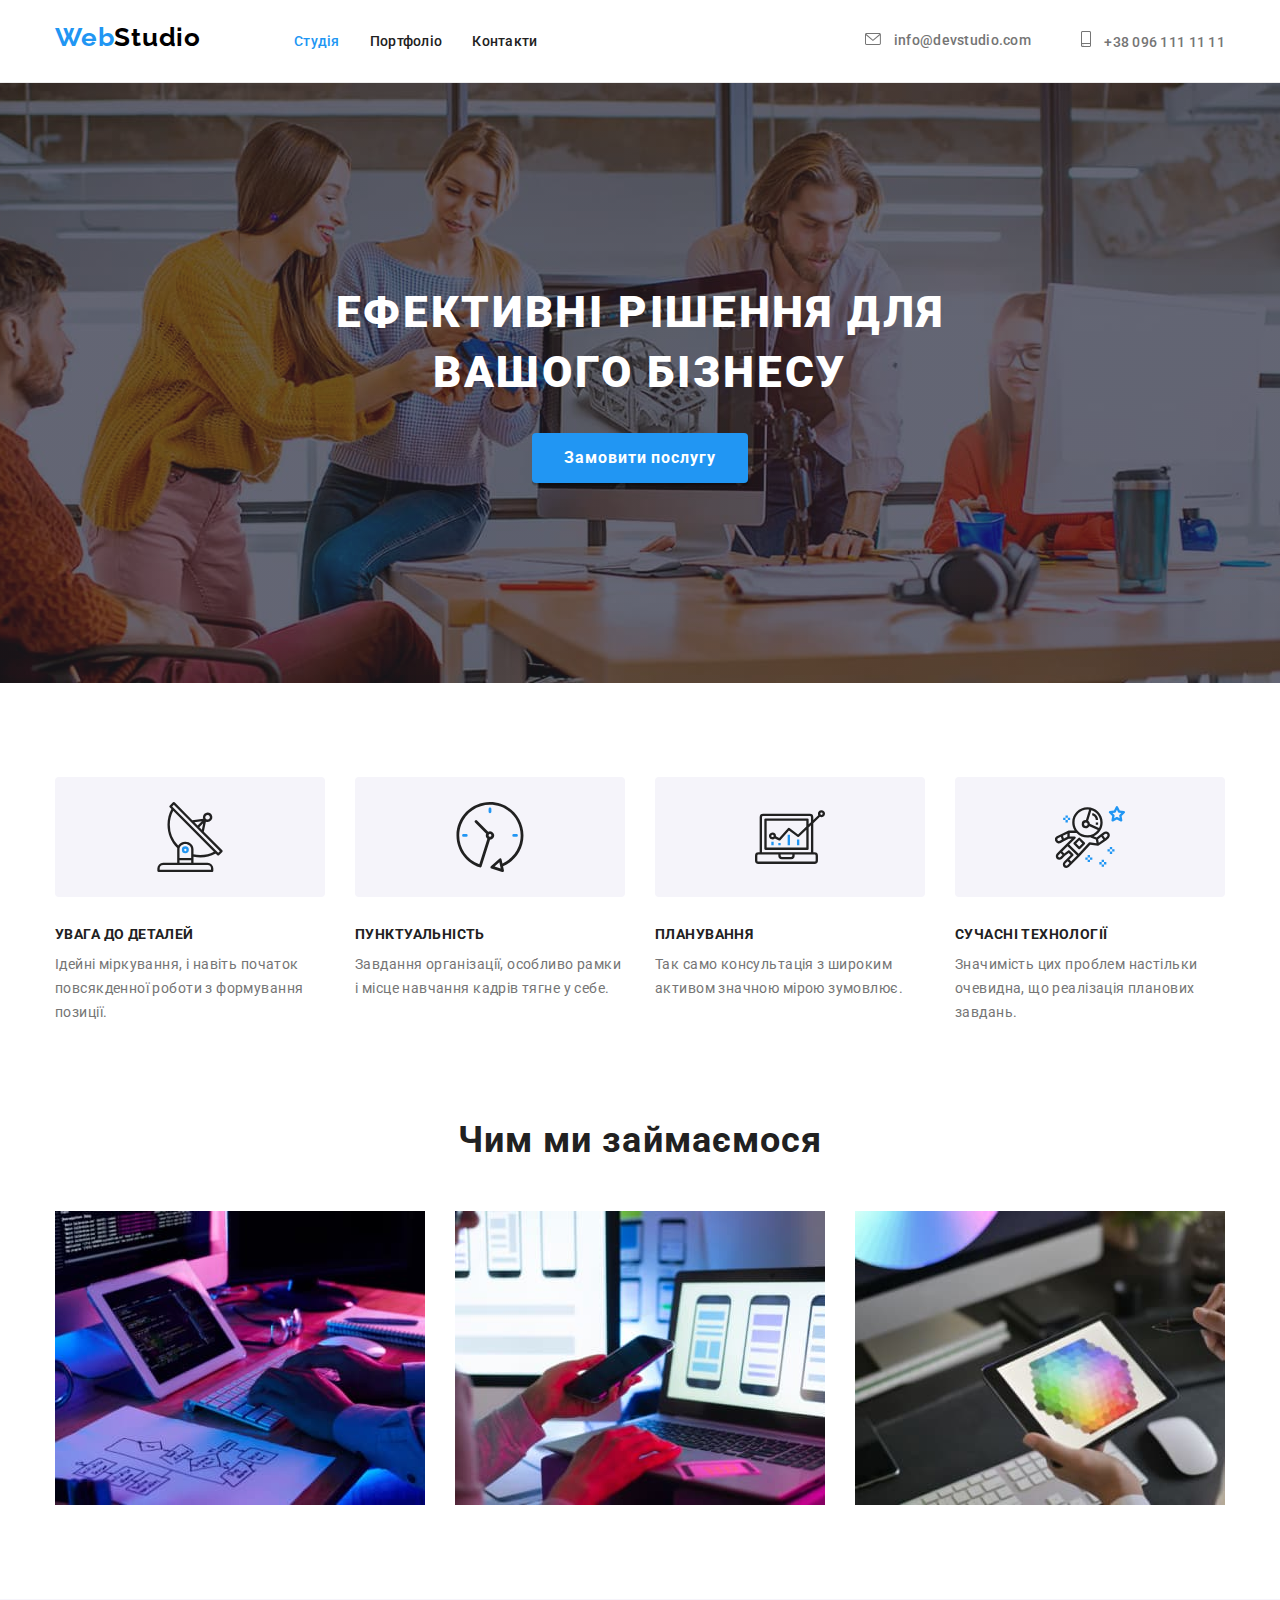
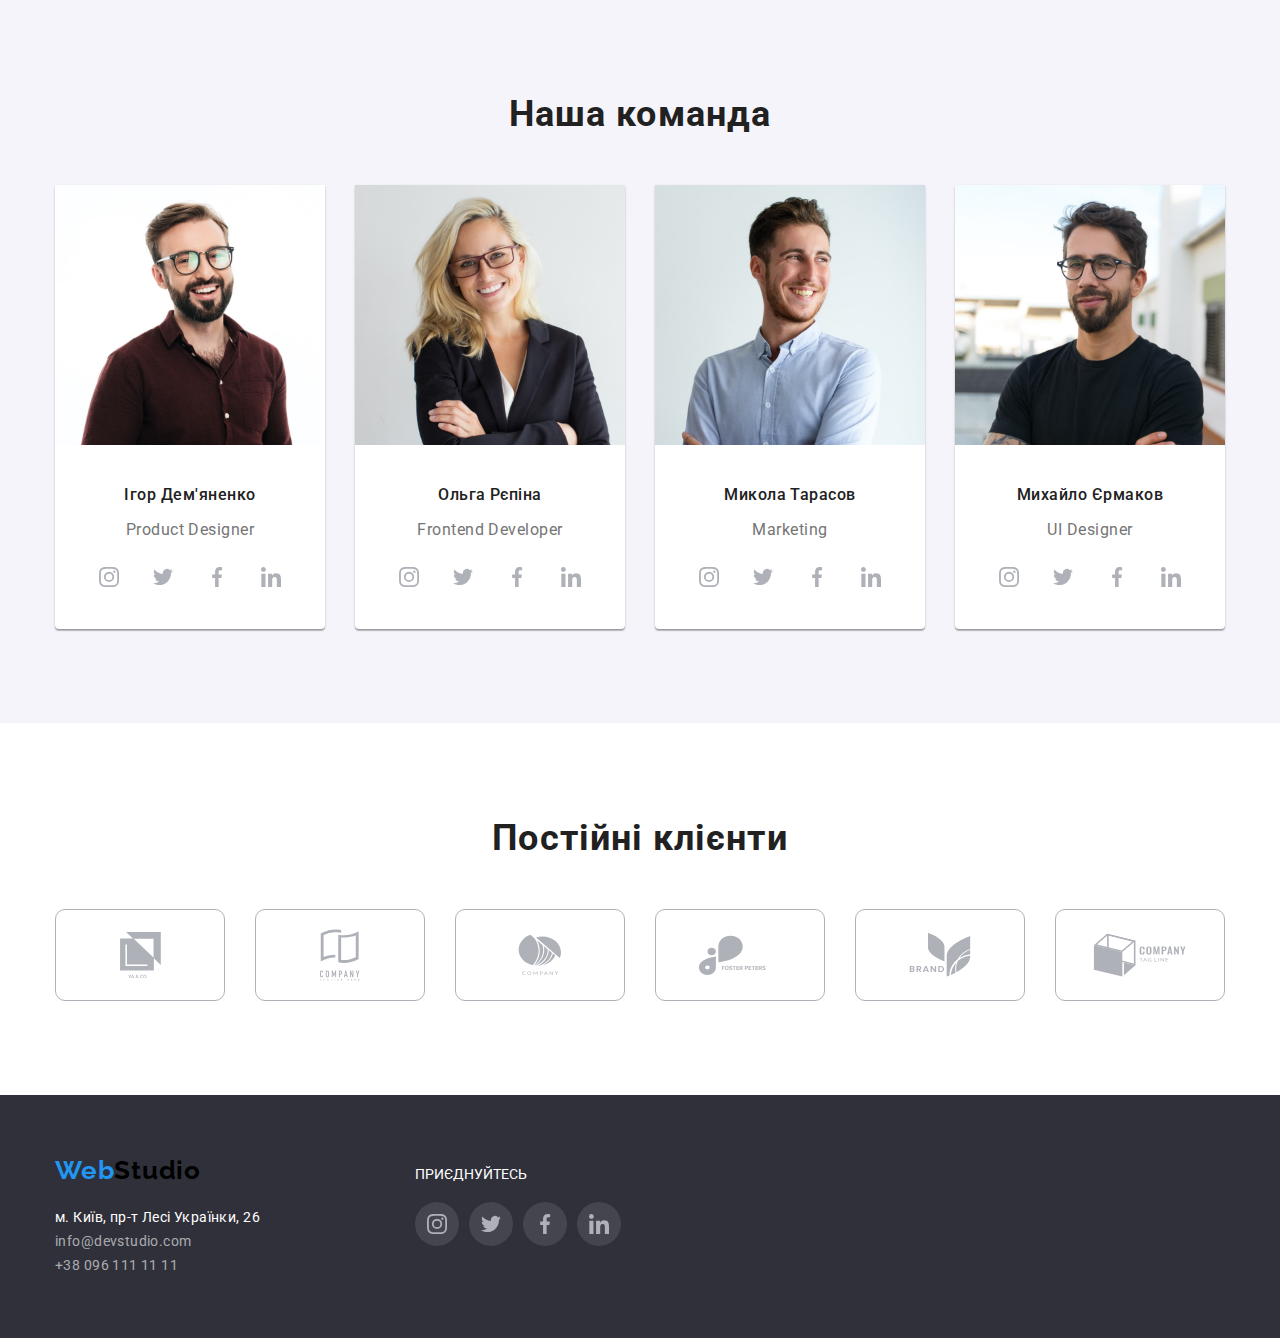
==== index.html @ 7c144731 "Перекидка файлів" ====
<!DOCTYPE html>
<html lang="en">
  <head>
    <meta charset="UTF-8" />
    <meta http-equiv="X-UA-Compatible" content="IE=edge" />
    <meta name="viewport" content="width=device-width, initial-scale=1.0" />
    <title>Document</title>
    <link
      rel="stylesheet"
      href="https://cdnjs.cloudflare.com/ajax/libs/modern-normalize/1.0.0/modern-normalize.min.css"
    />
    <link rel="preconnect" href="https://fonts.googleapis.com" />
    <link rel="preconnect" href="https://fonts.gstatic.com" crossorigin />
    <link
      href="https://fonts.googleapis.com/css2?family=Raleway:wght@700&family=Roboto:wght@400;500;700;900&display=swap"
      rel="stylesheet"
    />
    <link
      rel="stylesheet"
      href="https://cdnjs.cloudflare.com/ajax/libs/modern-normalize/1.1.0/modern-normalize.min.css"
    />
    <link rel="stylesheet" href="./css/styles.css" />
  </head>
  <body>
    <header class="header-title">
      <div class="main-nav container">
        <!--Navigation-->
        <nav class="nav-logo">
          <a href="/" class="logo"
            >Web<span class="logo-studio">Studio</span></a
          >
          <ul class="nav-up list">
            <li class="item">
              <a href="./index.html" class="nav-stydio link current">Студія</a>
            </li>
            <li class="item">
              <a href="./portfolio.html" class="nav-portfolio link"
                >Портфоліо</a
              >
            </li>
            <li class="item">
              <a href="" class="nav-contact link">Контакти</a>
            </li>
          </ul>
        </nav> 
        <!--Contact-->
        <ul class="nav-contact list">
          <li class="nav-icon">
            <a href="emailto:info@devstudio.com" class="email link">
              <svg class="icon-envelope" width="16" height="12">
                <use href="./images/icons.svg#icon-envelope"></use>
              </svg>
              info@devstudio.com
            </a>
          </li>
          <li class="nav-icon">
            <a href="tel:380961111111" class="tel link">
              <svg class="icon-smartphone" width="10" height="16">
                <use href="images/icons.svg#icon-smartphone"></use>
              </svg>
              +38 096 111 11 11</a
            >
          </li>
        </ul>
      </div>
    </header>
    <main>
      <section class="section hero">
        <div class="container">
          <h1 class="hero-title">Ефективні рішення для вашого бізнесу</h1>
          <button type="button" class="button-studio">Замовити послугу</button>
        </div>
      </section>
      <section class="section">
        <div class="container">
          <!-- <h2">Наші переваги</h2> -->
          <ul class="list list-section">
            <li class="item">
              <div class="item-icon">
                <svg class="icons">
                  <use href="./images/icons.svg#icon-antenna"></use>
                </svg>
              </div>
              <h3 class="subtitle">УВАГА ДО ДЕТАЛЕЙ</h3>
              <p class="subtitle-text">
                Ідейні міркування, і навіть початок повсякденної роботи з
                формування позиції.
              </p>
            </li>
            <li class="item">
              <div class="item-icon">
                <svg class="icons">
                  <use href="./images/icons.svg#icon-clock"></use>
                </svg>
              </div>
              <h3 class="subtitle">ПУНКТУАЛЬНІСТЬ</h3>
              <p class="subtitle-text">
                Завдання організації, особливо рамки і місце навчання кадрів
                тягне у себе.
              </p>
            </li>
            <li class="item">
              <div class="item-icon">
                <svg class="icons">
                  <use href="./images/icons.svg#icon-diagram"></use>
                </svg>
              </div>
              <h3 class="subtitle">ПЛАНУВАННЯ</h3>
              <p class="subtitle-text">
                Так само консультація з широким активом значною мірою зумовлює.
              </p>
            </li>
            <li class="item">
              <div class="item-icon">
                <svg class="icons">
                  <use href="./images/icons.svg#icon-astronaut"></use>
                </svg>
              </div>
              <h3 class="subtitle">СУЧАСНІ ТЕХНОЛОГІЇ</h3>
              <p class="subtitle-text">
                Значимість цих проблем настільки очевидна, що реалізація
                планових завдань.
              </p>
            </li>
          </ul>
        </div>
      </section>
      <!-- Чим ми займаємося -->
      <section class="section box-one">
        <div class="container">
          <h2 class="title">Чим ми займаємося</h2>
          <ul class="list list-img">
            <li class="item item-img">
              <img
                class="pic"
                src="./images/box1-2-2.jpg"
                alt="Друк на клавіатурі"
                width="370"
              />
            </li>
            <li class="item">
              <img
                class="pic"
                src="./images/box2-2-2.jpg"
                alt="Вибір макета на ноуті"
                width="370"
              />
            </li>
            <li class="item">
              <img
                class="pic"
                src="./images/box3-2-2.jpg"
                alt="Кольорова палітра"
                width="370"
              />
            </li>
          </ul>
        </div>
      </section>
      <section class="section box-second">
        <div class="container">
          <h2 class="title">Наша команда</h2>
          <ul class="list our-team">
            <li class="items">
              <img
                class="items-picture"
                alt="Product Designer"
                src="./images/img-5.jpg"
                width="270"
              />
              <h3 class="subject">Ігор Дем'яненко</h3>
              <p class="subject-item">Product Designer</p>
              <ul class="social-ul">
                <li>
                  <a class="social-link" href="">
                    <svg class="social-icon">
                      <use href="./images/icons.svg#icon-instagram"></use>
                    </svg>
                  </a>
                </li>
                <li>
                  <a class="social-link" href="">
                    <svg class="social-icon">
                      <use href="./images/icons.svg#icon-twitter"></use>
                    </svg>
                  </a>
                </li>
                <li>
                  <a class="social-link" href="">
                    <svg class="social-icon">
                      <use href="./images/icons.svg#icon-facebook"></use>
                    </svg>
                  </a>
                </li>
                <li>
                  <a class="social-link" href="">
                    <svg class="social-icon">
                      <use href="./images/icons.svg#icon-linkedin"></use>
                    </svg>
                  </a>
                </li>
              </ul>
            </li>

            <li class="items">
              <img
                class="items-picture"
                alt="Frontend Developer"
                src="./images/img-2-2.jpg"
                width="270"
              />
              <h3 class="subject">Ольга Рєпіна</h3>
              <p class="subject-item">Frontend Developer</p>
              <ul class="social-ul">
                <li>
                  <a class="social-link" href="">
                    <svg class="social-icon">
                      <use href="./images/icons.svg#icon-instagram"></use>
                    </svg>
                  </a>
                </li>
                <li>
                  <a class="social-link" href="">
                    <svg class="social-icon">
                      <use href="./images/icons.svg#icon-twitter"></use>
                    </svg>
                  </a>
                </li>
                <li>
                  <a class="social-link" href="">
                    <svg class="social-icon">
                      <use href="./images/icons.svg#icon-facebook"></use>
                    </svg>
                  </a>
                </li>
                <li>
                  <a class="social-link" href="">
                    <svg class="social-icon">
                      <use href="./images/icons.svg#icon-linkedin"></use>
                    </svg>
                  </a>
                </li>
              </ul>
            </li>
            <li class="items">
              <img
                class="items-picture"
                src="./images/img-3-2.jpg"
                alt="Marketing"
                width="270"
              />
              <h3 class="subject">Микола Тарасов</h3>
              <p class="subject-item">Marketing</p>
              <ul class="social-ul">
                <li>
                  <a class="social-link" href="">
                    <svg class="social-icon">
                      <use href="./images/icons.svg#icon-instagram"></use>
                    </svg>
                  </a>
                </li>
                <li>
                  <a class="social-link" href="">
                    <svg class="social-icon">
                      <use href="./images/icons.svg#icon-twitter"></use>
                    </svg>
                  </a>
                </li>
                <li>
                  <a class="social-link" href="">
                    <svg class="social-icon">
                      <use href="./images/icons.svg#icon-facebook"></use>
                    </svg>
                  </a>
                </li>
                <li>
                  <a class="social-link" href="">
                    <svg class="social-icon">
                      <use href="./images/icons.svg#icon-linkedin"></use>
                    </svg>
                  </a>
                </li>
              </ul>
            </li>
            <li class="items">
              <img
                class="items-picture"
                src="./images/img-4-2.jpg"
                alt="UI Designer"
                width="270"
              />
              <h3 class="subject">Михайло Єрмаков</h3>
              <p class="subject-item">UI Designer</p>
              <ul class="social-ul">
                <li>
                  <a class="social-link" href="">
                    <svg class="social-icon">
                      <use href="./images/icons.svg#icon-instagram"></use>
                    </svg>
                  </a>
                </li>
                <li>
                  <a class="social-link" href="">
                    <svg class="social-icon">
                      <use href="./images/icons.svg#icon-twitter"></use>
                    </svg>
                  </a>
                </li>
                <li>
                  <a class="social-link" href="">
                    <svg class="social-icon">
                      <use href="./images/icons.svg#icon-facebook"></use>
                    </svg>
                  </a>
                </li>
                <li>
                  <a class="social-link" href="">
                    <svg class="social-icon">
                      <use href="./images/icons.svg#icon-linkedin"></use>
                    </svg>
                  </a>
                </li>
              </ul>
            </li>
          </ul>
        </div>
      </section>
      <section class="section container">
        <h2 class="title">Постійні клієнти</h2>
        <ul class="clients-ul">
          <li>
            <a class="clients-link" href="">
              <svg class="clients-svg" width="41" height="46.7">
                <use href="./images/icons.svg#icon-group"></use>
              </svg>
            </a>
          </li>
          <li>
            <a class="clients-link" href="">
              <svg class="clients-svg" width="40" height="52">
                <use href="./images/icons.svg#icon-group1"></use>
              </svg>
            </a>
          </li>
          <li>
            <a class="clients-link" href="">
              <svg class="clients-svg" width="43.46" height="41.18">
                <use href="./images/icons.svg#icon-group5"></use>
              </svg>
            </a>
          </li>
          <li>
            <a class="clients-link" href="">
              <svg class="clients-svg" width="84.44" height="40.62">
                <use href="./images/icons.svg#icon-group4"></use>
              </svg>
            </a>
          </li>
          <li>
            <a class="clients-link" href="">
              <svg class="clients-svg" width="62.54" height="45.43">
                <use href="./images/icons.svg#icon-group3"></use>
              </svg>
            </a>
          </li>
          <li>
            <a class="clients-link" href="">
              <svg class="clients-svg" width="93.79" height="43.93">
                <use href="./images/icons.svg#icon-group2"></use>
              </svg>
            </a>
          </li>
        </ul>
      </section>
    </main>
    <!-- Футер, підвал -->
    <footer class="footer">
      <div class="container socials">
        <div class="div-adress">
          <a href="" class="logo-footer link icon"
            >Web<span class="logo-studio">Studio</span></a
          >
          <address class="nav-down">
            <p class="street-name">м. Київ, пр-т Лесі Українки, 26</p>
            <ul class="number-mail list">
              <li>
                <a class="link" href="emailto:info@devstudio.com"
                  >info@devstudio.com</a
                >
              </li>
              <li>
                <a class="link" href="tel:380961111111">+38 096 111 11 11</a>
              </li>
            </ul>
          </address>
        </div>
        <div class="div-social">
          <p class="social-footer">Приєднуйтесь</p>
          <ul class="social-ul social-ul-footer">
            <li>
              <a class="social-link social-link-footer" href="">
                <svg class="social-icon">
                  <use href="./images/icons.svg#icon-instagram"></use>
                </svg>
              </a>
            </li>
            <li>
              <a class="social-link social-link-footer" href="">
                <svg class="social-icon">
                  <use href="./images/icons.svg#icon-twitter"></use>
                </svg>
              </a>
            </li>
            <li>
              <a class="social-link social-link-footer" href="">
                <svg class="social-icon">
                  <use href="./images/icons.svg#icon-facebook"></use>
                </svg>
              </a>
            </li>
            <li>
              <a class="social-link social-link-footer" href="">
                <svg class="social-icon">
                  <use href="./images/icons.svg#icon-linkedin"></use>
                </svg>
              </a>
            </li>
          </ul>
        </div>
      </div>
    </footer>
  </body>
</html>
---- css/styles.css ----
/* Головний колір #F5F5F5 */
/* Колір фону хедера #ffffff */
/* Колір фону футера #2F303A */
/* Основний колір тексту #212121 */
/* Вторинникй колір тексту #757575 */
/* Колір акцент #2196F3 */

:root {
  --backgroud-color: #f5f5f5;
  --header-bg-color: #ffffff;
  --footer-bg-color: #2f303a;
  --primary-text-color: #212121;
  --secondary-text-color: #757575;
  --color-accent: #2196f3;
  --logo: #000000;
  --color-border-bottom-header: #ececec;
  --color-section: #f5f4fa;
  --header-title-border-bottom: #ececec;
  --border-portfolio-cards: #eeeeee;
  --color-social-link: #afb1b8;
  --background-color-socials-footer: rgba(255, 255, 255, 0.1);
}

body {
  background-color: var(--header-bg-color);
  color: var(--primary-text-color);
  font-family: Roboto, sans-serif;
}

/* Скидання відступів */
h1,
h2,
h3,
h4,
h5,
h6,
ul,
p {
  margin: 0;
  padding: 0;
}

.container {
  width: 1200px;
  padding-left: 15px;
  padding-right: 15px;
  margin-left: auto;
  margin-right: auto;
}

.header-title {
  border-bottom: 1px solid var(--header-title-border-bottom);
}

/* main nav */
.main-nav {
  display: flex;
}

.nav-logo,
.nav-up {
  display: flex;
  align-items: baseline;
}

.nav-up li {
  margin-top: 32px;
  margin-bottom: 32px;
}

/* відступ  навігації хедер */
.nav-up .item + .item {
  margin-left: 50px;
}

.nav-contact {
  display: flex;
  margin-left: auto;
  justify-content: center;
  align-items: center;
  color: var(--secondary-text-color);
}

.nav-icon:hover,
.nav-icon:focus {
  color: var(--color-accent);

  text-shadow: 0px 4px 4px rgba(0, 0, 0, 0.25);
}
.icon-envelope:hover,
.icon-envelope:focus,
.icon-smartphone:hover,
.icon-smartphone:focus {
  fill: currentColor;
}

.email .icon-envelope:hover,
.email .icon-envelope:focus {
  fill: var(--color-accent);
}
/* відступ посилань хедер */
.nav-contact li:not(:first-child) {
  margin-left: 50px;
}

/* logo */
.logo {
  display: flex;
  margin-right: 93px;
  align-items: center;

  font-family: Raleway, sans-serif;
  font-weight: 700;
  font-size: 26px;
  line-height: 1.19;
  letter-spacing: 0.03em;
  text-decoration: none;
  color: var(--color-accent);
}

/* секція падинги */
.section {
  padding-top: 94px;
  padding-bottom: 94px;
}

.list-section {
  display: flex;
}

/* logo "Studio" olor */
.logo-studio {
  color: var(--logo);
}

.hero {
  height: 600px;
  margin-left: auto;
  margin-right: auto;

  text-transform: uppercase;
  text-align: center;

  background-color: var(--footer-bg-color);
  background-image: linear-gradient(
      to right,
      rgba(47, 48, 58, 0.4),
      rgba(47, 48, 58, 0.4)
    ),
    url("../images/hero/img-hero.jpg");
  background-position: center;
}

/* Hero title */
.hero-title {
  margin-top: 106px;
  margin-left: auto;
  margin-right: auto;
  max-width: 696px;
  font-weight: 900;
  font-size: 44px;
  line-height: 1.36;
  letter-spacing: 0.06em;
  color: var(--header-bg-color);
}

/* Studio */
.button-studio {
  padding: 10px 32px;
  margin-top: 30px;
  min-width: 216px;

  font-weight: 700;
  font-size: 16px;
  line-height: 1.88;
  letter-spacing: 0.06em;

  text-align: center;
  border-radius: 4px;
  border-width: 0;
  box-shadow: 0px 4px 4px rgba(0, 0, 0, 0.15);
  color: var(--header-bg-color);

  cursor: pointer;
}

.list-section {
  display: flex;
}

.list-section .item + .item {
  margin-left: 50px;
}

.list-section > li {
  width: 270px;
}

.container .item + .item {
  margin-left: 30px;
}

/* Чим займаємося */
.list-img {
  display: flex;
}

.pic {
  display: block;
}

.title {
  margin-bottom: 50px;

  font-weight: 700;
  font-size: 36px;
  line-height: 1.17;
  text-align: center;

  letter-spacing: 0.03em;
}

/* subtitle Studio page */
.subtitle {
  margin-bottom: 10px;

  font-weight: 700;
  font-size: 14px;
  line-height: 1.14;
  letter-spacing: 0.03em;
}

.subtitle-text {
  font-size: 14px;
  line-height: 1.71;
  letter-spacing: 0.03em;
  color: var(--secondary-text-color);
}

.items {
  text-align: center;
  box-shadow: 0px 1px 3px rgba(0, 0, 0, 0.12), 0px 1px 1px rgba(0, 0, 0, 0.14),
    0px 2px 1px rgba(0, 0, 0, 0.2);
  border-radius: 0px 0px 4px 4px;
  background-color: var(--header-bg-color);
}

.items-picture {
  margin-bottom: 30px;
}
/* Subject Наші переваги */
.subject {
  margin-bottom: 10px;

  font-weight: 500;
  font-size: 16px;
  line-height: 1.88;
  letter-spacing: 0.03em;

  color: var(--primary-text-color);
}

/* subject item */
.subject-item {
  margin-bottom: 16px;

  font-size: 16px;
  line-height: 1.19;
  letter-spacing: 0.03em;

  color: var(--secondary-text-color);
}

/* size text header nav */
.nav-stydio,
.nav-portfolio,
.nav-contact,
.tel {
  font-style: normal;
  font-weight: 500;
  font-size: 14px;
  line-height: 1.14;
  letter-spacing: 0.02em;
  text-decoration: none;
  text-align: center;
  color: var(--primary-text-color);
}

.box-one {
  padding-top: 0;
}

.box-second {
  background-color: var(--color-section);
}

/* current page Portfolio */
.nav-up .current {
  color: var(--color-accent);
}

/* current page Studio */
.nav-up .current {
  color: var(--color-accent);
}

/* tel nav header */

.icon-envelope,
.icon-smartphone {
  fill: var(--secondary-text-color);
  margin-right: 10px;
}

/* Після героя іконки через svg 4 шт */
.item-icon {
  display: block;
  height: 120px;
  padding: 25px 100px;
  margin-bottom: 30px;

  border-radius: 4px;
  background-color: var(--color-section);
}

.icons {
  width: 70px;
  height: 70px;
}
/*  */

.email,
.tel {
  text-decoration: none;
  color: var(--secondary-text-color);
}

/* Наша команда */
.our-team {
  display: flex;
  min-width: 270px;

  color: var(--header-bg-color);
  background-color: var(--color-section);
}

.our-team .items + .items {
  margin-left: 30px;
}

/* Cоціальні мережі посилання svg Наша команда*/
.social-ul {
  display: flex;
  margin-right: 32px;
  margin-bottom: 30px;
  margin-left: 32px;
  list-style-type: none;
}

.social-link {
  display: flex;
  align-items: center;
  justify-content: center;

  width: 44px;
  height: 44px;
  color: var(--color-social-link);
  border-radius: 50%;
}

.social-ul a:hover,
.social-ul a:focus {
  background-color: var(--color-accent);
  color: var(--header-bg-color);
}

.social-ul li:not(:first-child) {
  margin-left: 10px;
}

.social-icon {
  width: 20px;
  height: 20px;
  fill: currentColor;
}

/* Наші партнери svg параметри*/
.clients-ul {
  display: flex;
  list-style-type: none;
}
.clients-ul li:not(:first-child) {
  margin-left: 30px;
}

.clients-link {
  display: flex;
  justify-content: center;
  align-items: center;
  width: 170px;
  height: 92px;
  color: var(--color-social-link);
  border: 1px solid var(--color-social-link);
  border-radius: 10px;
}

.clients-svg {
  fill: grey;
}

.clients-link:hover,
.clients-link:focus {
  color: var(--color-accent);
  border-color: var(--color-accent);
}

.clients-svg {
  fill: currentColor;
}

/* Фокус і ховер посилань */
.nav-down > p:hover,
.nav-down > p:focus,
.list .link:hover,
.list .link:focus,
.link:hover,
.link:focus {
  color: var(--color-accent);
}

.buttons .item-button + .item-button {
  margin-left: 8px;
}

/* параматри кнопок */
.item-button > .button {
  padding: 6px 22px;
  border-radius: 4px;
  border-width: 0;

  background-color: var(--color-section);
}

.buttons {
  display: flex;
  margin-bottom: 34px;
  justify-content: center;
}

.button {
  font-family: inherit;
  font-weight: 500;
  font-size: 16px;
  line-height: 1.62;
  letter-spacing: 0.03em;

  cursor: pointer;
}

/* Блок в портфоліо */
/* Portfolio */
.container-portfolio {
  display: flex;
  flex-wrap: wrap;
}

.container-portfolio > .picture {
  width: 370px;
  margin-right: 30px;
  margin-bottom: 30px;
  border: 1px solid var(--border-portfolio-cards);
}

.picture:nth-child(3n) {
  margin-right: 0;
}
.picture:nth-last-of-type(-n + 3) {
  margin-bottom: 0;
}

.picture-pic {
  margin-bottom: 20px;
}

.container-portfolio .picture:hover,
.container-portfolio .picture:focus {
  border-radius: 4px;
  box-shadow: 0px 4px 2px rgba(0, 0, 0, 0.25);
}

/* buttons */
.button-studio,
.button:hover,
.button:focus {
  border: 2px;
  box-shadow: 0px 2px rgba(0, 0, 0, 0.12), 0px 1px rgba(0, 0, 0, 0.08),
    0px 3px rgba(0, 0, 0, 0.1);
  color: var(--header-bg-color);
  background-color: var(--color-accent);
}

/* Кнопки розміри */
.button-one {
  min-width: 73px;
}

.button-two {
  min-width: 125px;
}

.button-three {
  min-width: 112px;
}

.button-four {
  min-width: 103px;
}

.button-five {
  min-width: 130px;
}

.list {
  list-style: none;
}

.title-portfolio {
  padding-left: 24px;
  padding-right: 24px;
  padding-bottom: 4px;

  font-size: 18px;
  line-height: 2;
  letter-spacing: 0.06em;
}

.text-portfolio {
  padding-left: 24px;
  padding-right: 24px;
  padding-bottom: 20px;

  font-size: 16px;
  line-height: 1.88;
  letter-spacing: 0.03em;
}
/* Footer */
.footer {
  background-color: var(--footer-bg-color);
}

.div-adress {
  padding-right: 0;
  width: 290px;
}

.logo-footer {
  font-family: Raleway, sans-serif;
  font-weight: 700;
  font-size: 26px;
  line-height: 1.19;
  letter-spacing: 0.03em;
  text-decoration: none;
  color: var(--color-accent);
}

.socials {
  display: flex;
  align-items: baseline;
  padding-bottom: 60px;
}

.icon {
  display: inline-block;
  padding-top: 60px;
}

.nav-down {
  margin-top: 20px;

  font-style: normal;
  font-weight: 400;
  font-size: 14px;
  line-height: 1.71;
  letter-spacing: 0.03em;
}

.street-name {
  color: var(--header-bg-color);
}

.numder-mail {
  color: var(--color-accent);
}

.number-mail .link {
  text-decoration: none;
  color: rgba(255, 255, 255, 0.6);
}
/* Приєднатися */
.div-social {
  margin-left: 70px;
}

.social-footer {
  text-transform: uppercase;
  font-size: 14px;
  color: var(--header-bg-color);
}

.social-link-footer {
  background-color: var(--background-color-socials-footer);
}
/*  */
.social-ul-footer {
  margin: 0;
  margin-top: 20px;
}
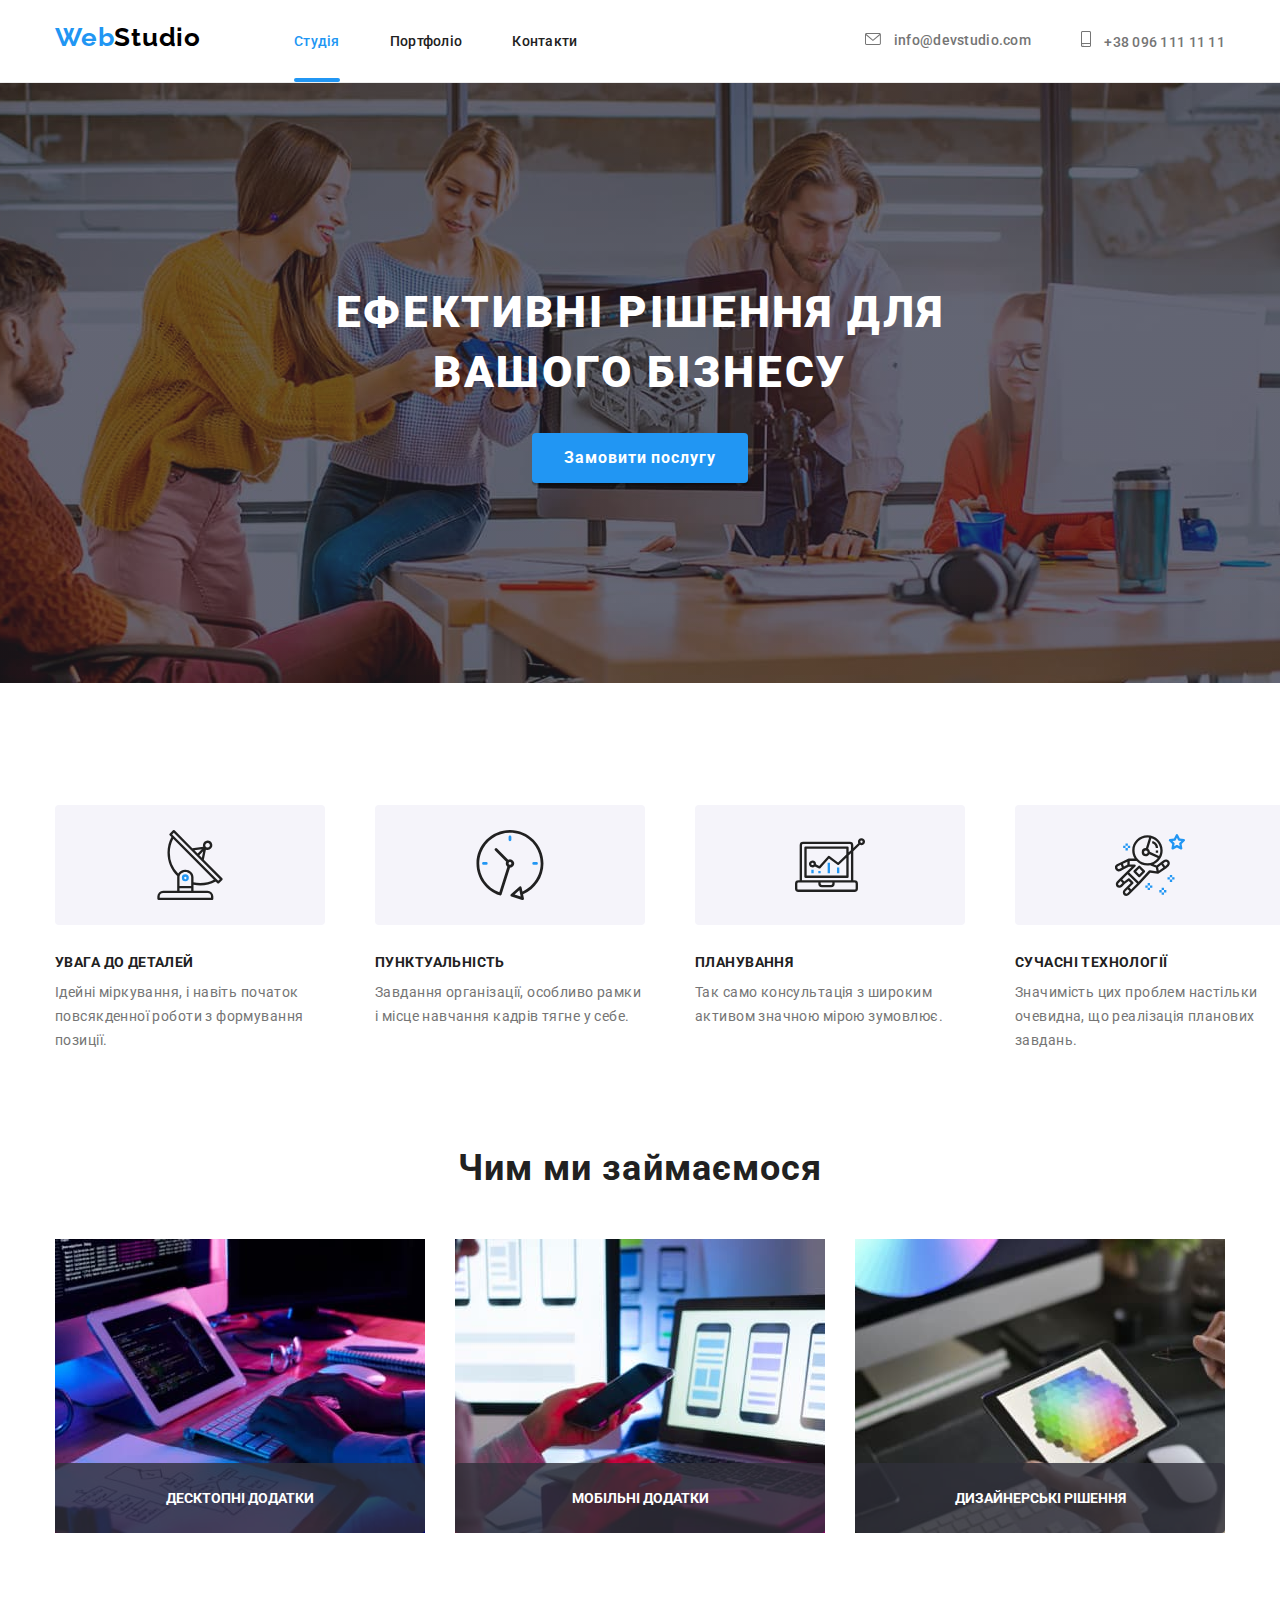
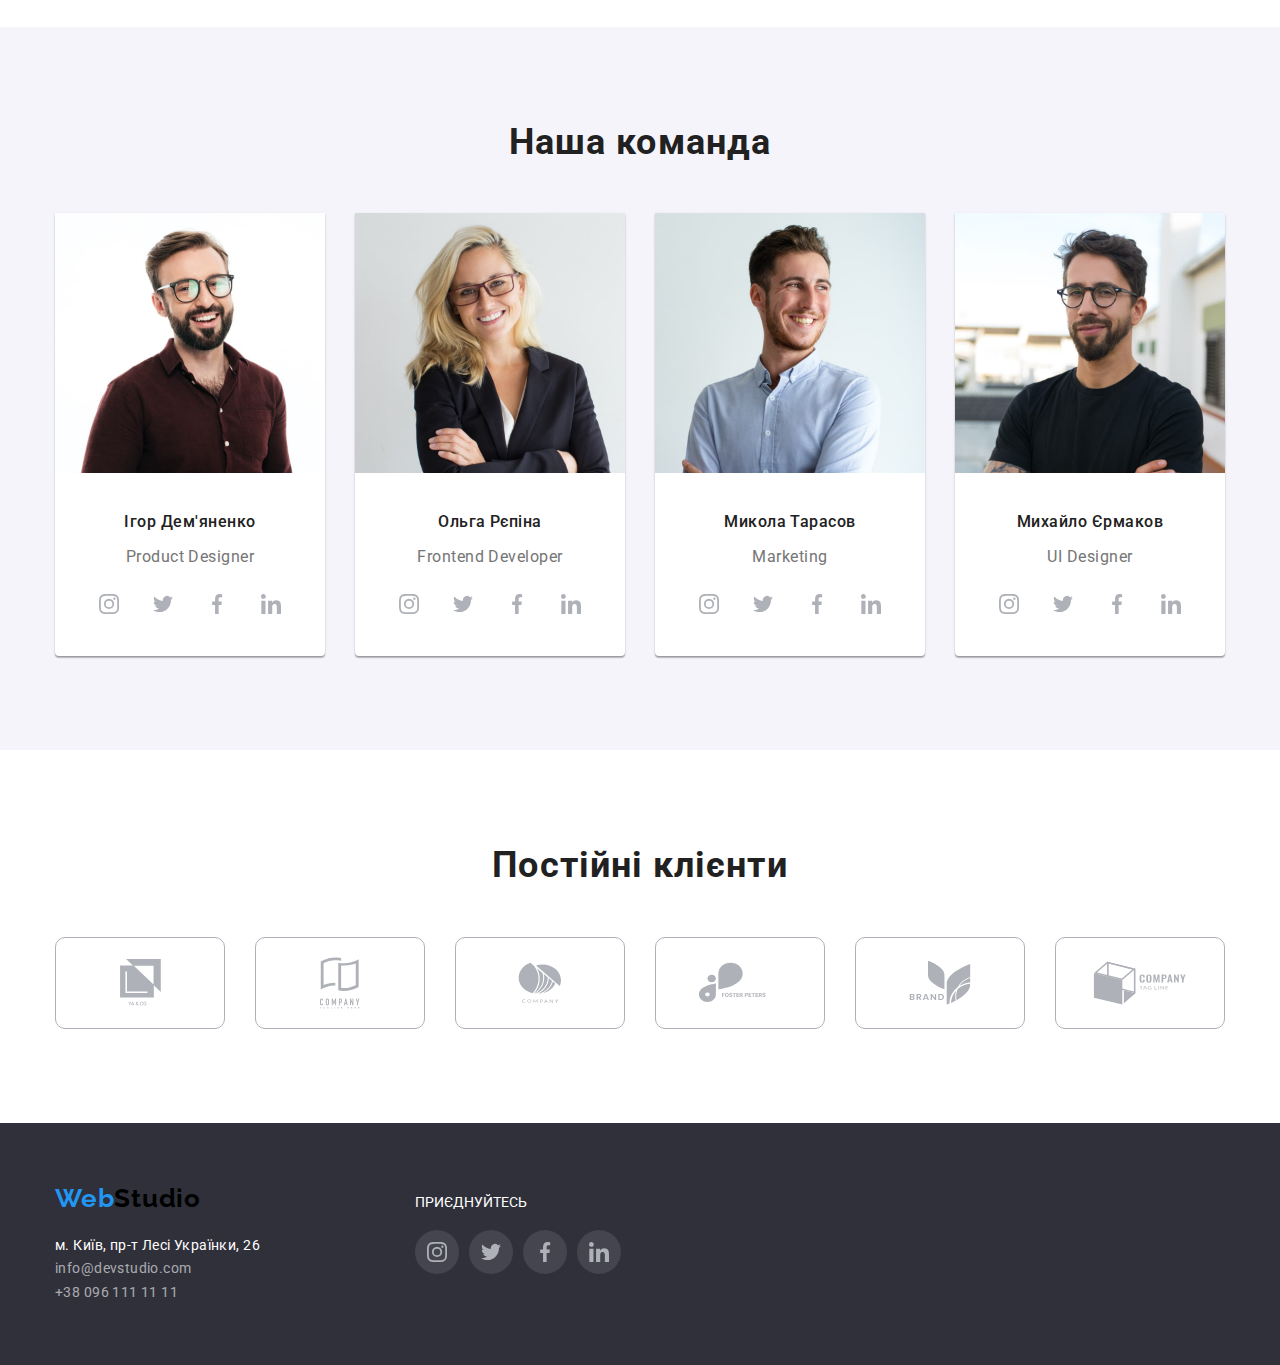
==== commit 283dcf47: "Виконане завдання 5" ====
--- a/index.html
+++ b/index.html
@@ -31,7 +31,11 @@
           >
           <ul class="nav-up list">
             <li class="item">
-              <a href="./index.html" class="nav-stydio link current">Студія</a>
+              <div class="item-current">
+                <a href="./index.html" class="nav-stydio link current"
+                  >Студія</a
+                >
+              </div>
             </li>
             <li class="item">
               <a href="./portfolio.html" class="nav-portfolio link"
@@ -42,7 +46,7 @@
               <a href="" class="nav-contact link">Контакти</a>
             </li>
           </ul>
-        </nav> 
+        </nav>
         <!--Contact-->
         <ul class="nav-contact list">
           <li class="nav-icon">
@@ -68,12 +72,14 @@
       <section class="section hero">
         <div class="container">
           <h1 class="hero-title">Ефективні рішення для вашого бізнесу</h1>
-          <button type="button" class="button-studio">Замовити послугу</button>
+          <button data-modal-open type="button" class="button-studio">
+            Замовити послугу
+          </button>
         </div>
       </section>
       <section class="section">
         <div class="container">
-          <!-- <h2">Наші переваги</h2> -->
+          <h2 class="title-hidden">Наші переваги</h2>
           <ul class="list list-section">
             <li class="item">
               <div class="item-icon">
@@ -130,29 +136,38 @@
         <div class="container">
           <h2 class="title">Чим ми займаємося</h2>
           <ul class="list list-img">
-            <li class="item item-img">
-              <img
-                class="pic"
-                src="./images/box1-2-2.jpg"
-                alt="Друк на клавіатурі"
-                width="370"
-              />
-            </li>
-            <li class="item">
-              <img
-                class="pic"
-                src="./images/box2-2-2.jpg"
-                alt="Вибір макета на ноуті"
-                width="370"
-              />
-            </li>
-            <li class="item">
-              <img
-                class="pic"
-                src="./images/box3-2-2.jpg"
-                alt="Кольорова палітра"
-                width="370"
-              />
+            <li>
+              <div class="item-relative">
+                <img
+                  class="pic"
+                  src="./images/box1-2-2.jpg"
+                  alt="Друк на клавіатурі"
+                  width="370"
+                />
+                <p>Десктопні додатки</p>
+              </div>
+            </li>
+            <li>
+              <div class="item-relative">
+                <img
+                  class="pic"
+                  src="./images/box2-2-2.jpg"
+                  alt="Вибір макета на ноуті"
+                  width="370"
+                />
+                <p>Мобільні додатки</p>
+              </div>
+            </li>
+            <li>
+              <div class="item-relative">
+                <img
+                  class="pic"
+                  src="./images/box3-2-2.jpg"
+                  alt="Кольорова палітра"
+                  width="370"
+                />
+                <p>Дизайнерські рішення</p>
+              </div>
             </li>
           </ul>
         </div>
@@ -201,7 +216,6 @@
                 </li>
               </ul>
             </li>
-
             <li class="items">
               <img
                 class="items-picture"
@@ -429,5 +443,15 @@
         </div>
       </div>
     </footer>
+    <div data-modal class="backdrop is-hidden">
+      <div class="backdrop-modal">
+        <button data-modal-close class="backdrop-button" type="button">
+          <svg class="backdrop-svg">
+            <use href="./images/icons.svg#icon-closeX"></use>
+          </svg>
+        </button>
+      </div>
+    </div>
+    <script src="./js/modal.js"></script>
   </body>
 </html>
--- a/css/styles.css
+++ b/css/styles.css
@@ -19,6 +19,11 @@
   --border-portfolio-cards: #eeeeee;
   --color-social-link: #afb1b8;
   --background-color-socials-footer: rgba(255, 255, 255, 0.1);
+  --background-color-section-box-one-li: rgba(47, 48, 58, 0.8);
+  --background-color-portfolio-picture: rgba(33, 150, 243, 0.9);
+  --bacground-color-backdrop: rgba(0, 0, 0, 0.2);
+  --border-button-color-modal: rgba(0, 0, 0, 0.1);
+  --transition-timing-function-all-hover-focus: cubic-bezier(0.4, 0, 0.2, 1);
 }
 
 body {
@@ -41,7 +46,7 @@
 }
 
 .container {
-  width: 1200px;
+  max-width: 1200px;
   padding-left: 15px;
   padding-right: 15px;
   margin-left: auto;
@@ -64,8 +69,8 @@
 }
 
 .nav-up li {
-  margin-top: 32px;
-  margin-bottom: 32px;
+  padding-top: 32px;
+  padding-bottom: 32px;
 }
 
 /* відступ  навігації хедер */
@@ -81,12 +86,22 @@
   color: var(--secondary-text-color);
 }
 
+.nav-icon {
+  transition: color 250ms var(--transition-timing-function-all-hover-focus),
+    text-shadow 250ms var(--transition-timing-function-all-hover-focus);
+}
+
 .nav-icon:hover,
 .nav-icon:focus {
   color: var(--color-accent);
-
   text-shadow: 0px 4px 4px rgba(0, 0, 0, 0.25);
 }
+
+.icon-envelope,
+.icon-smartphone {
+  transition: fill 250ms var(--transition-timing-function-all-hover-focus);
+}
+
 .icon-envelope:hover,
 .icon-envelope:focus,
 .icon-smartphone:hover,
@@ -94,10 +109,6 @@
   fill: currentColor;
 }
 
-.email .icon-envelope:hover,
-.email .icon-envelope:focus {
-  fill: var(--color-accent);
-}
 /* відступ посилань хедер */
 .nav-contact li:not(:first-child) {
   margin-left: 50px;
@@ -128,7 +139,7 @@
   display: flex;
 }
 
-/* logo "Studio" olor */
+/* logo "Studio" color */
 .logo-studio {
   color: var(--logo);
 }
@@ -156,7 +167,9 @@
   margin-top: 106px;
   margin-left: auto;
   margin-right: auto;
+
   max-width: 696px;
+
   font-weight: 900;
   font-size: 44px;
   line-height: 1.36;
@@ -168,14 +181,19 @@
 .button-studio {
   padding: 10px 32px;
   margin-top: 30px;
+
   min-width: 216px;
+
+  transition: box-shadow 250ms var(--transition-timing-function-all-hover-focus),
+    color 250ms var(--transition-timing-function-all-hover-focus),
+    background-color 250ms var(--transition-timing-function-all-hover-focus);
 
   font-weight: 700;
   font-size: 16px;
   line-height: 1.88;
   letter-spacing: 0.06em;
-
   text-align: center;
+
   border-radius: 4px;
   border-width: 0;
   box-shadow: 0px 4px 4px rgba(0, 0, 0, 0.15);
@@ -183,6 +201,10 @@
 
   cursor: pointer;
 }
+/* Title hidden */
+.title-hidden {
+  visibility: hidden;
+}
 
 .list-section {
   display: flex;
@@ -192,21 +214,48 @@
   margin-left: 50px;
 }
 
-.list-section > li {
-  width: 270px;
-}
-
-.container .item + .item {
+.list-img li:not(:first-child) {
   margin-left: 30px;
 }
 
 /* Чим займаємося */
+.item-relative img {
+  display: block;
+}
+
 .list-img {
   display: flex;
 }
 
-.pic {
-  display: block;
+.item-relative {
+  position: relative;
+  transition: box-shadow 250ms var(--transition-timing-function-all-hover-focus);
+}
+
+.item-relative:hover,
+.item-relative:focus {
+  box-shadow: 0px 4px 4px rgba(0, 0, 0, 0.25);
+}
+
+.item-relative > p {
+  position: absolute;
+  left: 50%;
+  bottom: 0;
+  transform: translate(-50%, 0);
+
+  font-weight: 700;
+  font-size: 14px;
+  line-height: 1.17;
+  text-align: center;
+  text-transform: uppercase;
+
+  width: 100%;
+  height: 70px;
+  padding: 27px 0;
+
+  border-radius: 4px;
+  background-color: var(--background-color-section-box-one-li);
+  color: var(--header-bg-color);
 }
 
 .title {
@@ -294,18 +343,29 @@
   background-color: var(--color-section);
 }
 
-/* current page Portfolio */
+/* current page */
 .nav-up .current {
   color: var(--color-accent);
 }
-
-/* current page Studio */
-.nav-up .current {
-  color: var(--color-accent);
+.nav-up .item {
+  position: relative;
+}
+
+.item .current::after {
+  content: "";
+  display: inline-block;
+
+  position: absolute;
+  left: 0;
+  bottom: 0;
+  width: 100%;
+  height: 4px;
+
+  background-color: var(--color-accent);
+  border-radius: 2px;
 }
 
 /* tel nav header */
-
 .icon-envelope,
 .icon-smartphone {
   fill: var(--secondary-text-color);
@@ -366,6 +426,12 @@
   height: 44px;
   color: var(--color-social-link);
   border-radius: 50%;
+}
+
+.social-ul a {
+  transition: background-color 250ms
+      var(--transition-timing-function-all-hover-focus),
+    color 250ms var(--transition-timing-function-all-hover-focus);
 }
 
 .social-ul a:hover,
@@ -402,6 +468,8 @@
   color: var(--color-social-link);
   border: 1px solid var(--color-social-link);
   border-radius: 10px;
+
+  transition: color 250ms var(--transition-timing-function-all-hover-focus);
 }
 
 .clients-svg {
@@ -419,6 +487,10 @@
 }
 
 /* Фокус і ховер посилань */
+.link {
+  transition: color 250ms var(--transition-timing-function-all-hover-focus);
+}
+
 .nav-down > p:hover,
 .nav-down > p:focus,
 .list .link:hover,
@@ -455,6 +527,10 @@
   letter-spacing: 0.03em;
 
   cursor: pointer;
+
+  transition: box-shadow 250ms var(--transition-timing-function-all-hover-focus),
+    color 250ms var(--transition-timing-function-all-hover-focus),
+    backgroud-color 250ms var(--transition-timing-function-all-hover-focus);
 }
 
 /* Блок в портфоліо */
@@ -464,11 +540,13 @@
   flex-wrap: wrap;
 }
 
-.container-portfolio > .picture {
+.container-portfolio .picture {
   width: 370px;
   margin-right: 30px;
   margin-bottom: 30px;
   border: 1px solid var(--border-portfolio-cards);
+
+  transition: box-shadow 250ms var(--transition-timing-function-all-hover-focus);
 }
 
 .picture:nth-child(3n) {
@@ -478,8 +556,40 @@
   margin-bottom: 0;
 }
 
-.picture-pic {
+/* Позиціонування портфоліо */
+.picture-thumb {
+  position: relative;
+
   margin-bottom: 20px;
+
+  overflow: hidden;
+}
+
+.picture-text:hover,
+.picture-text:focus,
+.picture:hover .picture-text,
+.picture:focus .picture-text {
+  transform: translateY(0);
+}
+
+.picture-text {
+  position: absolute;
+  top: 0;
+  left: 0;
+
+  width: 100%;
+  height: 100%;
+
+  font-size: 18px;
+  line-height: 1.33;
+  padding: 63px 24px;
+
+  transform: translateY(100%);
+  transition: transform 250ms var(--transition-timing-function-all-hover-focus),
+    opacity 250ms var(--transition-timing-function-all-hover-focus);
+
+  color: var(--header-bg-color);
+  background-color: var(--background-color-portfolio-picture);
 }
 
 .container-portfolio .picture:hover,
@@ -499,27 +609,6 @@
   background-color: var(--color-accent);
 }
 
-/* Кнопки розміри */
-.button-one {
-  min-width: 73px;
-}
-
-.button-two {
-  min-width: 125px;
-}
-
-.button-three {
-  min-width: 112px;
-}
-
-.button-four {
-  min-width: 103px;
-}
-
-.button-five {
-  min-width: 130px;
-}
-
 .list {
   list-style: none;
 }
@@ -560,17 +649,20 @@
   line-height: 1.19;
   letter-spacing: 0.03em;
   text-decoration: none;
+
   color: var(--color-accent);
 }
 
 .socials {
   display: flex;
   align-items: baseline;
+
   padding-bottom: 60px;
 }
 
 .icon {
   display: inline-block;
+
   padding-top: 60px;
 }
 
@@ -584,6 +676,10 @@
   letter-spacing: 0.03em;
 }
 
+.nav-down p {
+  transition: color 250ms var(--transition-timing-function-all-hover-focus);
+}
+
 .street-name {
   color: var(--header-bg-color);
 }
@@ -615,3 +711,62 @@
   margin: 0;
   margin-top: 20px;
 }
+
+/* бекдроп і моделтне вікно Studio */
+.is-hidden {
+  opacity: 1;
+
+  visibility: hidden;
+
+  pointer-events: none;
+}
+
+.backdrop {
+  position: fixed;
+  top: 0;
+  left: 0;
+  width: 100%;
+  height: 100%;
+
+  background-color: var(--bacground-color-backdrop);
+}
+
+.backdrop.is-hidden .backdrop-modal {
+  transform: translate(-50%, -50%) scale(0);
+  opacity: 0;
+}
+
+.backdrop-modal {
+  position: absolute;
+  top: 50%;
+  left: 50%;
+
+  width: 528px;
+  height: 581px;
+
+  opacity: 1;
+
+  transform: translate(-50%, -50%) scale(1);
+  transition: transform 500ms var(--transition-timing-function-all-hover-focus),
+  opacity 250ms var(--transition-timing-function-all-hover-focus);
+
+  background-color: var(--header-bg-color);
+  border-radius: 4px;
+}
+
+.backdrop-button {
+  position: absolute;
+  top: 8px;
+  right: 8px;
+
+  background-color: var(--header-bg-color);
+  border-color: var(--border-button-color-modal);
+  border-radius: 30px;
+
+  cursor: pointer;
+}
+
+.backdrop-svg {
+  height: 11px;
+  width: 11px;
+}
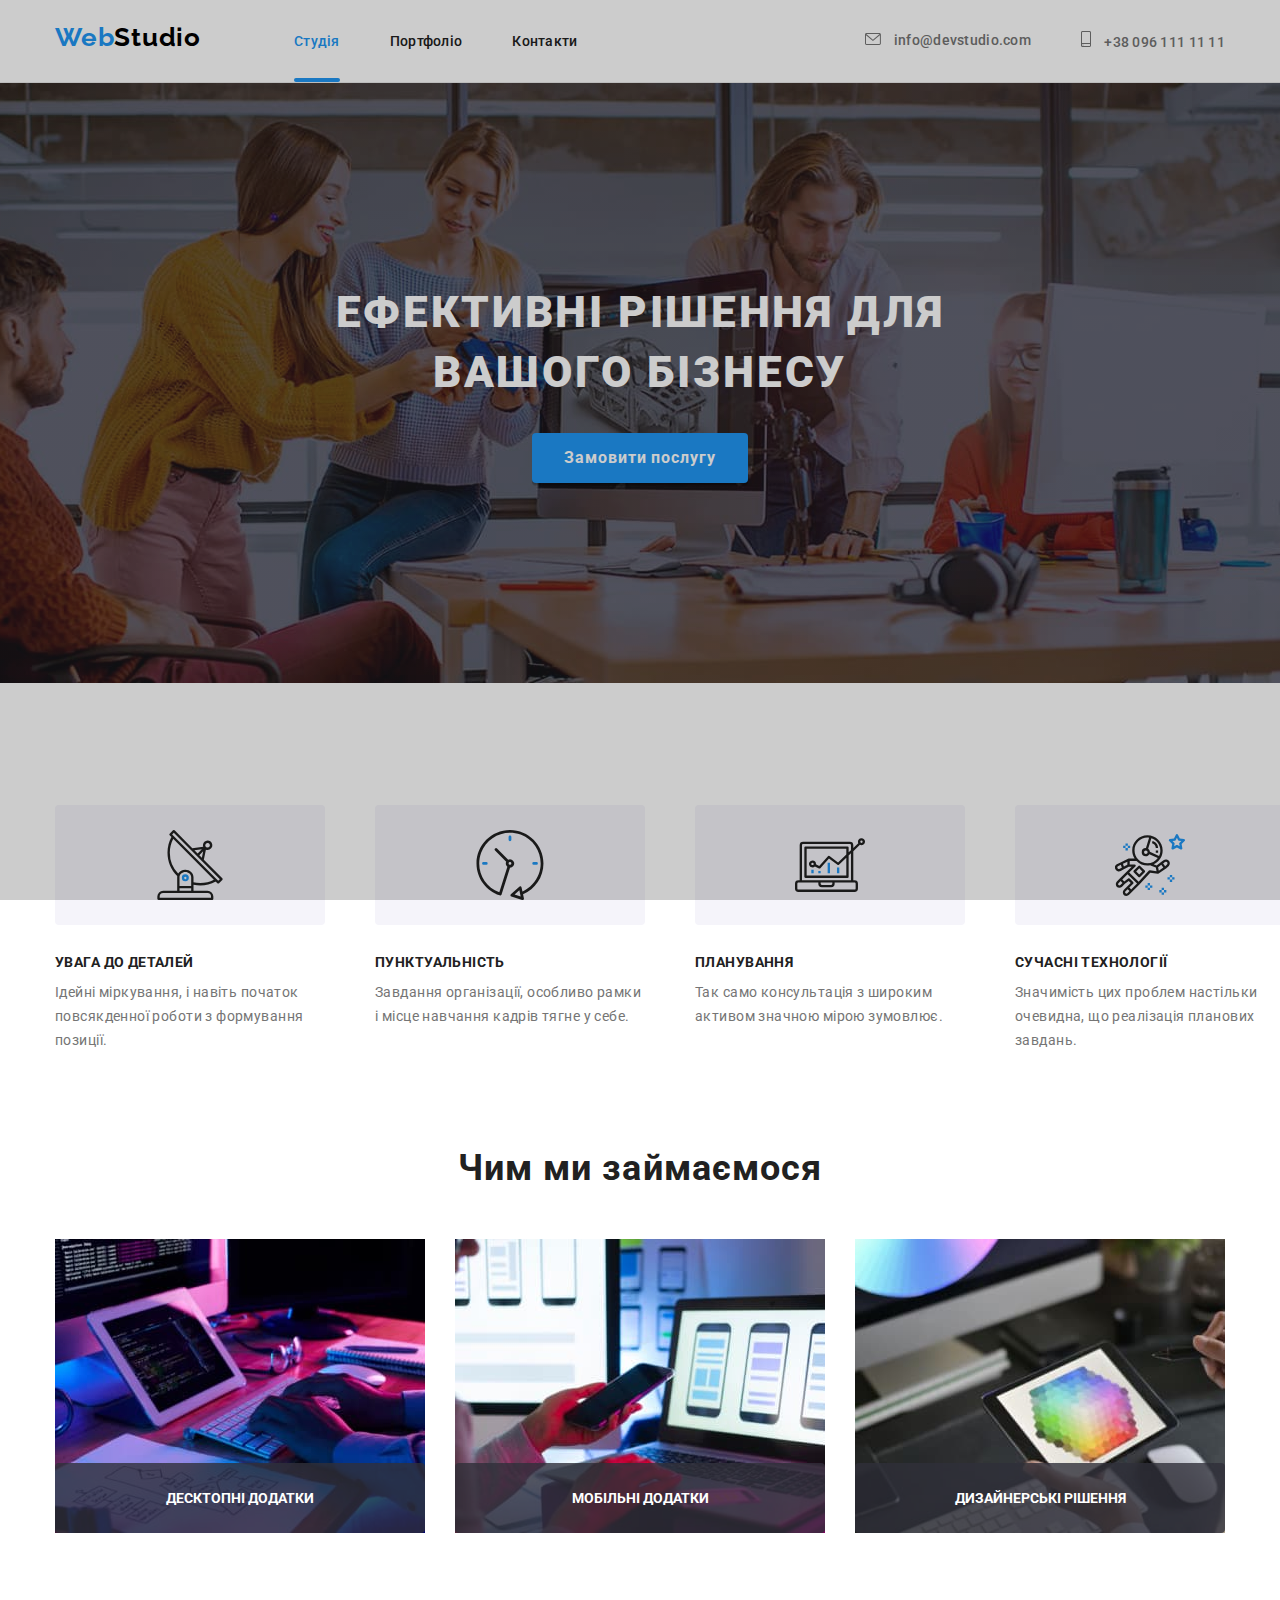
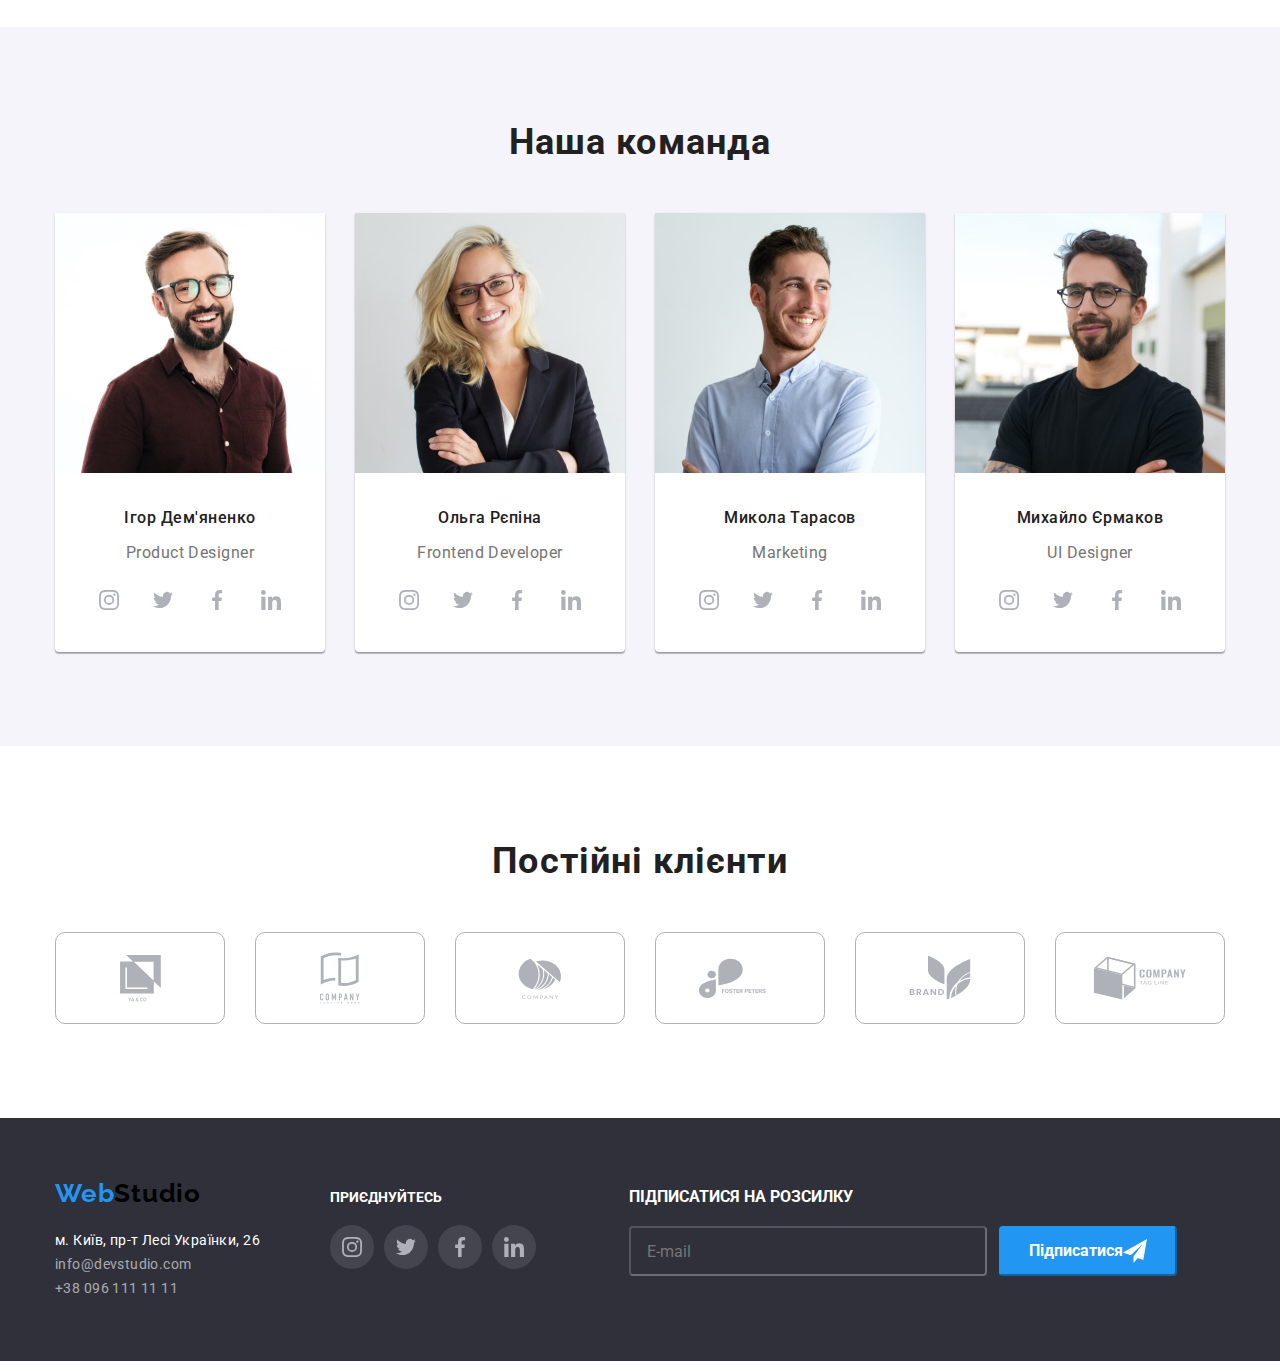
==== commit 7da63a46: "Початок завдання 6" ====
--- a/index.html
+++ b/index.html
@@ -441,6 +441,17 @@
             </li>
           </ul>
         </div>
+        <form class="form">
+          <div>
+            <label class="form-label" for="email">Підписатися на розсилку</label>
+            <input class="form-email" type="email" name="email" id="email" placeholder="E-mail">
+          </div>
+          <button class="form-button" type="submit" >Підписатися
+            <svg class="form-svg" width="24" height="24">
+              <use href="./images/icons.svg#icon-send"></use>
+            </svg>
+          </button>
+        </form>
       </div>
     </footer>
     <div data-modal class="backdrop is-hidden">
@@ -450,6 +461,40 @@
             <use href="./images/icons.svg#icon-closeX"></use>
           </svg>
         </button>
+        <form class="form-modal">
+        <b>Залиште свої дані, ми вам передзвонимо</b>
+          <div role="group" class="form-group">
+            <label for="name">Ім'я</label>
+            <input class="form-group-input-name" type="name" name="name" id="name">
+            <svg class="form-svg" width="12" height="12">
+              <use href="./images/icons.svg#icon-name" width="12" height="12"></use>
+            </svg>
+            
+            <label for="tel">Телефон</label>
+            <input class="form-group-input-name" type="tel" name="tel" id="tel">
+            <svg class="form-svg" width="13" height="13">
+              <use href="./images/icons.svg#icon-tel"></use>
+            </svg>
+
+            <label for="email">Пошта</label>
+            <input type="email" name="email" id="email">
+            <svg class="form-svg" width="15" height="12">
+              <use href="./images/icons.svg#icon-email" width="12" height="12"></use>
+            </svg>
+
+            <label for="comment">Коментар</label>
+            <texarea name="comment" id="comment" rows="8" placeholder="Введіть текст"></texarea>
+          </div>
+        <input type="checkbox" name="policy" id="policy">
+        <svg class="form-svg" width="16" height="15">
+          <use href="./images/icons.svg#icon-check"></use>
+        </svg>
+        <label for="policy" name="policy">Погоджуюся з розсилкою та приймаю
+          <a href="#">Умови договору</a>
+        </label>
+
+        <button type="submit">Відправити</button>
+        </form>
       </div>
     </div>
     <script src="./js/modal.js"></script>
--- a/css/styles.css
+++ b/css/styles.css
@@ -24,6 +24,8 @@
   --bacground-color-backdrop: rgba(0, 0, 0, 0.2);
   --border-button-color-modal: rgba(0, 0, 0, 0.1);
   --transition-timing-function-all-hover-focus: cubic-bezier(0.4, 0, 0.2, 1);
+  --box-shadow-form-button: rgba(0, 0, 0, 0.15);
+  --border-form-email: rgba(255, 255, 255, 0.3);
 }
 
 body {
@@ -295,6 +297,8 @@
 }
 
 .items-picture {
+  display: block;
+
   margin-bottom: 30px;
 }
 /* Subject Наші переваги */
@@ -544,7 +548,6 @@
   width: 370px;
   margin-right: 30px;
   margin-bottom: 30px;
-  border: 1px solid var(--border-portfolio-cards);
 
   transition: box-shadow 250ms var(--transition-timing-function-all-hover-focus);
 }
@@ -557,10 +560,12 @@
 }
 
 /* Позиціонування портфоліо */
+.picture-pic {
+  display: block;
+}
+
 .picture-thumb {
   position: relative;
-
-  margin-bottom: 20px;
 
   overflow: hidden;
 }
@@ -584,12 +589,20 @@
   line-height: 1.33;
   padding: 63px 24px;
 
-  transform: translateY(100%);
+  transform: translateY(101%);
   transition: transform 250ms var(--transition-timing-function-all-hover-focus),
     opacity 250ms var(--transition-timing-function-all-hover-focus);
 
   color: var(--header-bg-color);
   background-color: var(--background-color-portfolio-picture);
+}
+
+.text-div {
+  padding: 20px 24px;
+
+  border-left: 1px solid var(--border-portfolio-cards);
+  border-right: 1px solid var(--border-portfolio-cards);
+  border-bottom: 1px solid var(--border-portfolio-cards);
 }
 
 .container-portfolio .picture:hover,
@@ -614,8 +627,6 @@
 }
 
 .title-portfolio {
-  padding-left: 24px;
-  padding-right: 24px;
   padding-bottom: 4px;
 
   font-size: 18px;
@@ -624,10 +635,6 @@
 }
 
 .text-portfolio {
-  padding-left: 24px;
-  padding-right: 24px;
-  padding-bottom: 20px;
-
   font-size: 16px;
   line-height: 1.88;
   letter-spacing: 0.03em;
@@ -638,8 +645,7 @@
 }
 
 .div-adress {
-  padding-right: 0;
-  width: 290px;
+  margin-right: 70px;
 }
 
 .logo-footer {
@@ -694,12 +700,13 @@
 }
 /* Приєднатися */
 .div-social {
-  margin-left: 70px;
+  margin-right: 93px;
 }
 
 .social-footer {
   text-transform: uppercase;
   font-size: 14px;
+  font-weight: 700;
   color: var(--header-bg-color);
 }
 
@@ -716,7 +723,7 @@
 .is-hidden {
   opacity: 1;
 
-  visibility: hidden;
+  /* visibility: hidden; */
 
   pointer-events: none;
 }
@@ -748,7 +755,7 @@
 
   transform: translate(-50%, -50%) scale(1);
   transition: transform 500ms var(--transition-timing-function-all-hover-focus),
-  opacity 250ms var(--transition-timing-function-all-hover-focus);
+    opacity 250ms var(--transition-timing-function-all-hover-focus);
 
   background-color: var(--header-bg-color);
   border-radius: 4px;
@@ -770,3 +777,105 @@
   height: 11px;
   width: 11px;
 }
+/* Форми модельне вікно */
+.form-modal{
+padding: 40px;
+
+text-align: center;
+}
+.form-modal b{
+margin-bottom: 12px;
+
+font-size: 20px;
+line-height: 1.15;
+letter-spacing: 0.03;}
+.form-group{
+display: flex;
+flex-direction: column;
+
+text-align: left;
+font-size: 12px;
+line-height: 1.17;
+letter-spacing: 1;
+
+color: var(--secondary-text-color);
+}
+.form-group label{
+margin-bottom: 4px;}
+
+.form-group input{
+margin-bottom: 10px;}
+
+.form-group:hover input,
+.form-group:focus input{
+border-color: var(--color-accent);}
+
+.form-svg:hover,
+.form-svg:focus{
+fill: var(--color-accent);}
+/* Форми футер*/
+.form {
+  display: flex;
+  align-items: end;
+}
+
+.form div {
+  display: flex;
+  flex-direction: column;
+}
+
+.form-label {
+  display: inline-block;
+  margin-bottom: 20px;
+
+  font-weight: 700;
+  line-height: 1.14;
+  text-transform: uppercase;
+
+  color: var(--header-bg-color);
+}
+
+.form-email {
+  width: 358px;
+  height: 50px;
+  padding-left: 16px;
+  margin-right: 12px;
+
+  color: var(--header-bg-color);
+  background-color: var(--footer-bg-color);
+
+  border-color: var(--border-form-email);
+  border-radius: 4px;
+
+  transition: border-color 250ms var(--transition-timing-function-all-hover-focus);
+}
+
+.form-email:hover,
+.form-email:focus{
+border-color: var(--color-accent);}
+
+.form-button {
+  display: flex;
+  align-items: center;
+
+  padding: 10px 28px;
+
+  min-width: 133px;
+  height: 50px;
+  font-weight: 700;
+  line-height: 1.88;
+
+  color: var(--header-bg-color);
+  background-color: var(--color-accent);
+
+  border-color: var(--color-accent);
+  border-radius: 4px;
+  
+  transition: box-shadow 250ms var(--transition-timing-function-all-hover-focus);
+}
+
+.form-button:hover,
+.form-button:focus{
+  box-shadow: 0 4px var(--box-shadow-form-button);
+}
+
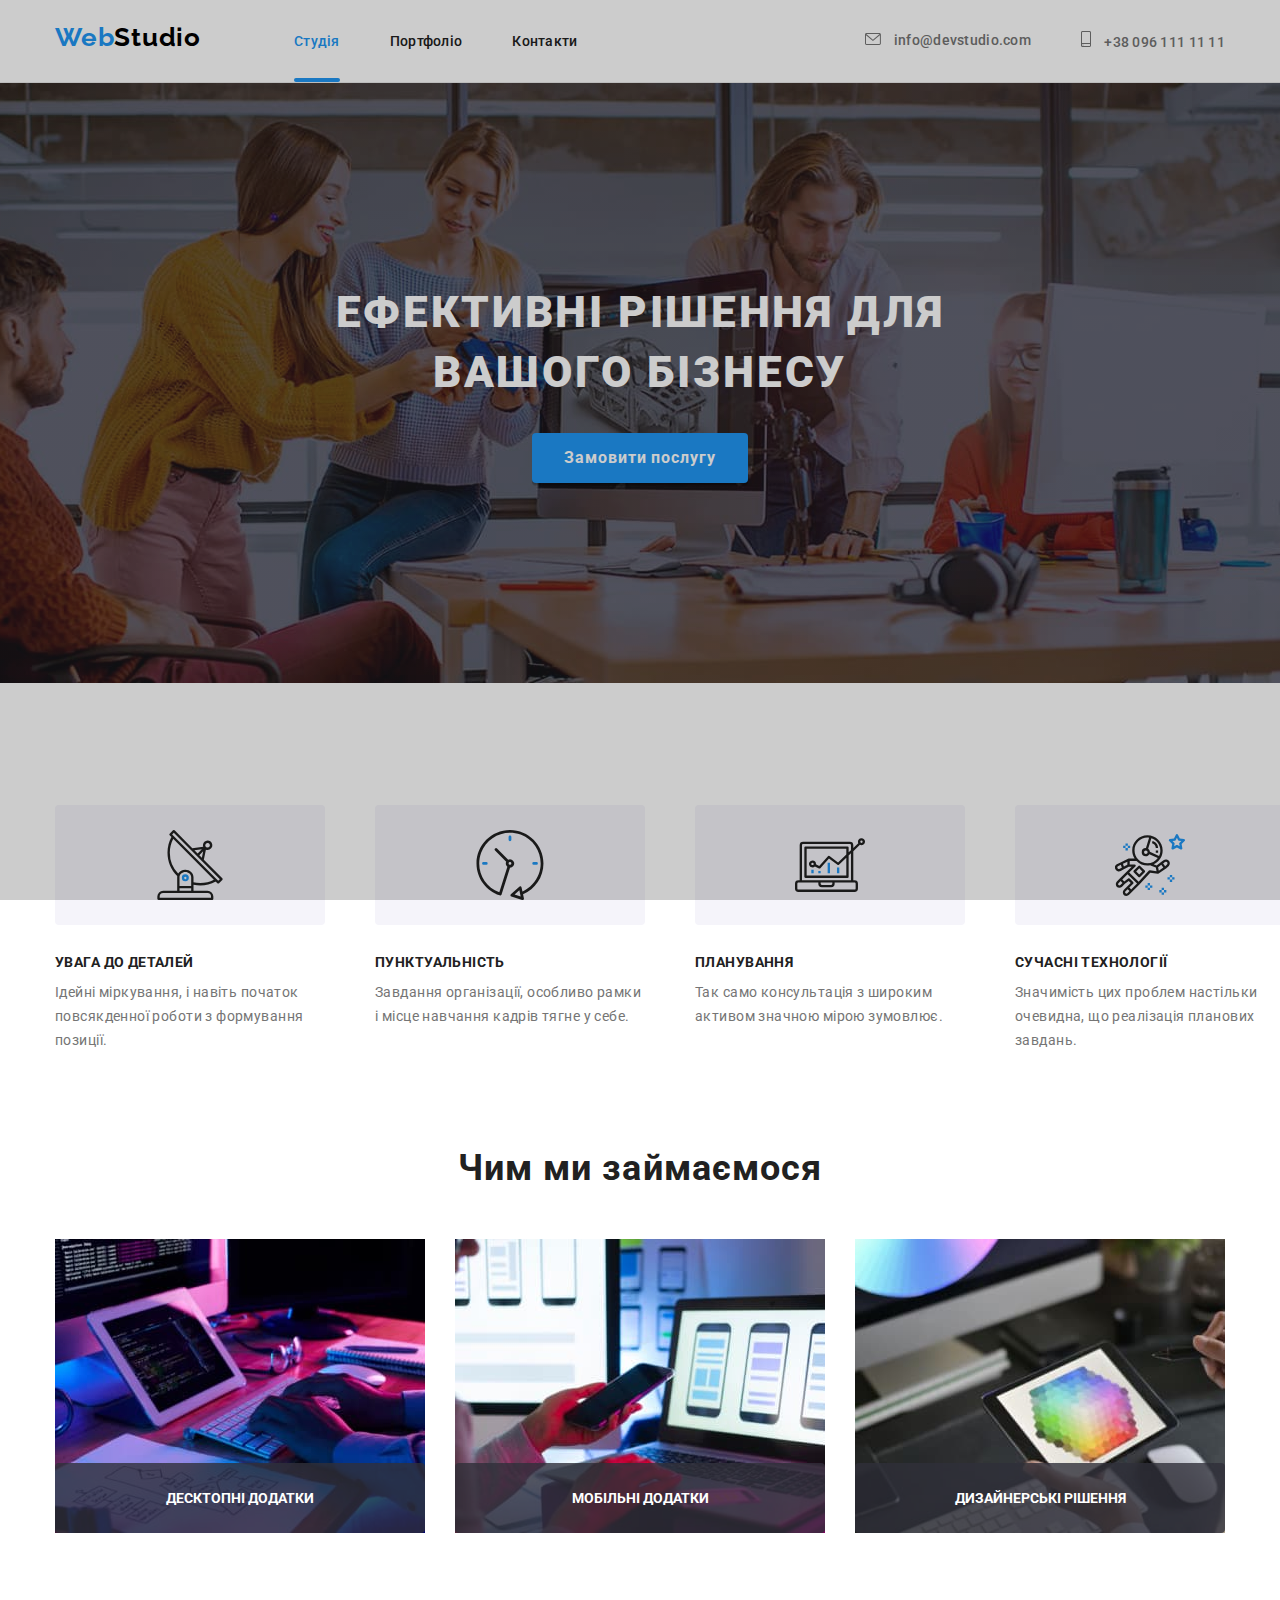
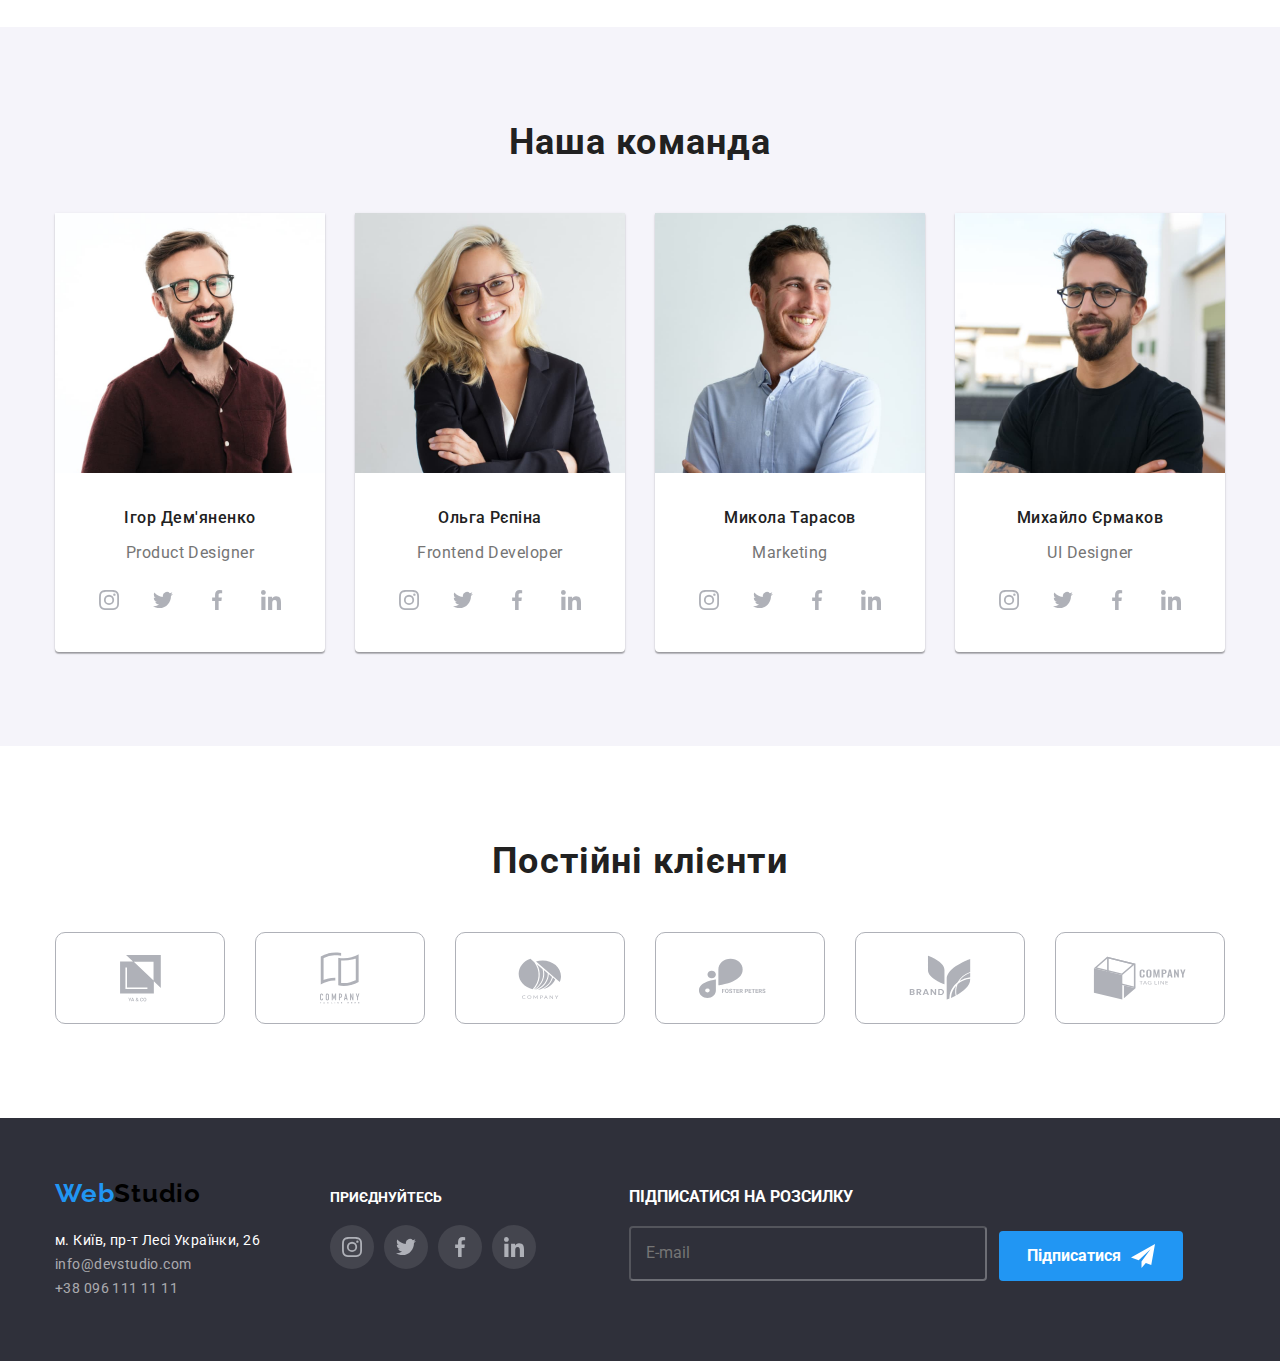
==== commit d6bcbd94: "Добалена розмітка модельного вікна" ====
--- a/index.html
+++ b/index.html
@@ -441,13 +441,22 @@
             </li>
           </ul>
         </div>
-        <form class="form">
-          <div>
-            <label class="form-label" for="email">Підписатися на розсилку</label>
-            <input class="form-email" type="email" name="email" id="email" placeholder="E-mail">
+        <form class="form-footer">
+          <div class="form-div-footer">
+            <label class="form-label-footer" for="email"
+              >Підписатися на розсилку</label
+            >
+            <input
+              class="form-input-footer"
+              type="email"
+              name="email"
+              id="email"
+              placeholder="E-mail"
+            />
           </div>
-          <button class="form-button" type="submit" >Підписатися
-            <svg class="form-svg" width="24" height="24">
+          <button class="form-button-footer" type="submit">
+            Підписатися
+            <svg class="form-svg-footer" width="24" height="24">
               <use href="./images/icons.svg#icon-send"></use>
             </svg>
           </button>
@@ -458,42 +467,61 @@
       <div class="backdrop-modal">
         <button data-modal-close class="backdrop-button" type="button">
           <svg class="backdrop-svg">
-            <use href="./images/icons.svg#icon-closeX"></use>
+            <use href="./images/icons.svg#icon-vector"></use>
           </svg>
         </button>
         <form class="form-modal">
-        <b>Залиште свої дані, ми вам передзвонимо</b>
-          <div role="group" class="form-group">
-            <label for="name">Ім'я</label>
-            <input class="form-group-input-name" type="name" name="name" id="name">
-            <svg class="form-svg" width="12" height="12">
-              <use href="./images/icons.svg#icon-name" width="12" height="12"></use>
-            </svg>
-            
-            <label for="tel">Телефон</label>
-            <input class="form-group-input-name" type="tel" name="tel" id="tel">
-            <svg class="form-svg" width="13" height="13">
-              <use href="./images/icons.svg#icon-tel"></use>
-            </svg>
+          <b>Залиште свої дані, ми вам передзвонимо</b>
+          <div class="form-modal-div">
+            <label class="form-modal-label" for="name">Ім'я</label>
+            <div class="form-modal-field">
+              <input class="form-modal-input" type="name" name="name" id="name" />
+              <svg class="form-modal-svg" width="18" height="18">
+                <use href="./images/icons.svg#icon-name"></use>
+              </svg>
+            </div>
+          </div>
 
-            <label for="email">Пошта</label>
-            <input type="email" name="email" id="email">
-            <svg class="form-svg" width="15" height="12">
-              <use href="./images/icons.svg#icon-email" width="12" height="12"></use>
-            </svg>
+          <div class="form-modal-div">
+            <label class="form-modal-label" for="tel">Телефон</label>
+            <div class="form-modal-field">
+              <input class="form-modal-input" type="tel" name="tel" id="tel" />
+              <svg class="form-modal-svg" width="18" height="18">
+                <use href="./images/icons.svg#icon-tel"></use>
+              </svg>
+            </div>
+          </div>
 
-            <label for="comment">Коментар</label>
-            <texarea name="comment" id="comment" rows="8" placeholder="Введіть текст"></texarea>
+          <div class="form-modal-div">
+            <label class="form-modal-label" for="email">Пошта</label>
+            <div class="form-modal-field">
+              <input class="form-modal-input" type="email" name="email" id="email" />
+              <svg class="form-modal-svg" width="18" height="18">
+                <use
+                  href="./images/icons.svg#icon-email"
+                ></use>
+              </svg>
+            </div>
           </div>
-        <input type="checkbox" name="policy" id="policy">
-        <svg class="form-svg" width="16" height="15">
-          <use href="./images/icons.svg#icon-check"></use>
-        </svg>
-        <label for="policy" name="policy">Погоджуюся з розсилкою та приймаю
-          <a href="#">Умови договору</a>
-        </label>
+          <div class="form-modal-div">
+            <label class="form-modal-label" for="comment">Коментар</label>
+            <textarea
+            class="form-modal-textarea"
+              name="comment"
+              id="comment"
+              placeholder="Введіть текст"
+            ></textarea>
+          </div>
+          <input type="checkbox" name="policy" id="policy" />
+          <svg class="form-svg" width="15" height="15">
+            <use href="./images/icons.svg#icon-check"></use>
+          </svg>
+          <label for="policy" name="policy"
+            >Погоджуюся з розсилкою та приймаю
+            <a href="#">Умови договору</a>
+          </label>
 
-        <button type="submit">Відправити</button>
+          <button type="submit">Відправити</button>
         </form>
       </div>
     </div>
--- a/css/styles.css
+++ b/css/styles.css
@@ -768,7 +768,7 @@
 
   background-color: var(--header-bg-color);
   border-color: var(--border-button-color-modal);
-  border-radius: 30px;
+  border-radius: 50%;
 
   cursor: pointer;
 }
@@ -779,6 +779,8 @@
 }
 /* Форми модельне вікно */
 .form-modal{
+  display: flex;
+  flex-direction: column;
 padding: 40px;
 
 text-align: center;
@@ -789,9 +791,13 @@
 font-size: 20px;
 line-height: 1.15;
 letter-spacing: 0.03;}
-.form-group{
+
+
+.form-modal-div{
 display: flex;
 flex-direction: column;
+
+margin-bottom: 10px;
 
 text-align: left;
 font-size: 12px;
@@ -800,31 +806,51 @@
 
 color: var(--secondary-text-color);
 }
-.form-group label{
+
+.form-modal-label{
 margin-bottom: 4px;}
 
-.form-group input{
-margin-bottom: 10px;}
-
-.form-group:hover input,
-.form-group:focus input{
+textarea{
+padding: 12px 16px;
+height: 120px;
+resize: none;
+}
+
+.form-modal-textarea::placeholder{
+color: rgba(117, 117, 117, 0.5);}
+
+.form-modal-field{
+position: relative;}
+
+.form-modal-input{
+padding: 11px;
+padding-left: 30px;
+width: 100%;}
+
+.form-modal-field:focus{
+  fill: var(--color-accent);
 border-color: var(--color-accent);}
 
-.form-svg:hover,
-.form-svg:focus{
-fill: var(--color-accent);}
+.form-modal-svg{
+position: absolute;
+top: 50%;
+left: 12px;
+
+transform: translateY(-50%);}
+
+
 /* Форми футер*/
-.form {
+.form-footer {
   display: flex;
   align-items: end;
 }
 
-.form div {
+.form-div-footer {
   display: flex;
   flex-direction: column;
 }
 
-.form-label {
+.form-label-footer {
   display: inline-block;
   margin-bottom: 20px;
 
@@ -835,10 +861,9 @@
   color: var(--header-bg-color);
 }
 
-.form-email {
+.form-input-footer{
   width: 358px;
-  height: 50px;
-  padding-left: 16px;
+  padding: 16px 15px;
   margin-right: 12px;
 
   color: var(--header-bg-color);
@@ -846,15 +871,15 @@
 
   border-color: var(--border-form-email);
   border-radius: 4px;
-
+  
   transition: border-color 250ms var(--transition-timing-function-all-hover-focus);
 }
 
-.form-email:hover,
-.form-email:focus{
-border-color: var(--color-accent);}
-
-.form-button {
+.form-input-footer:focus{
+  outline: none;
+  border-color: var(--color-accent);}
+
+.form-button-footer {
   display: flex;
   align-items: center;
 
@@ -868,14 +893,17 @@
   color: var(--header-bg-color);
   background-color: var(--color-accent);
 
-  border-color: var(--color-accent);
+  border: none;
   border-radius: 4px;
   
   transition: box-shadow 250ms var(--transition-timing-function-all-hover-focus);
 }
-
-.form-button:hover,
-.form-button:focus{
+.form-svg-footer{
+  margin-left: 10px;
+  fill: currentColor;
+}
+
+.form-button-footer:hover,
+.form-button-footer:focus{
   box-shadow: 0 4px var(--box-shadow-form-button);
-}
-
+}